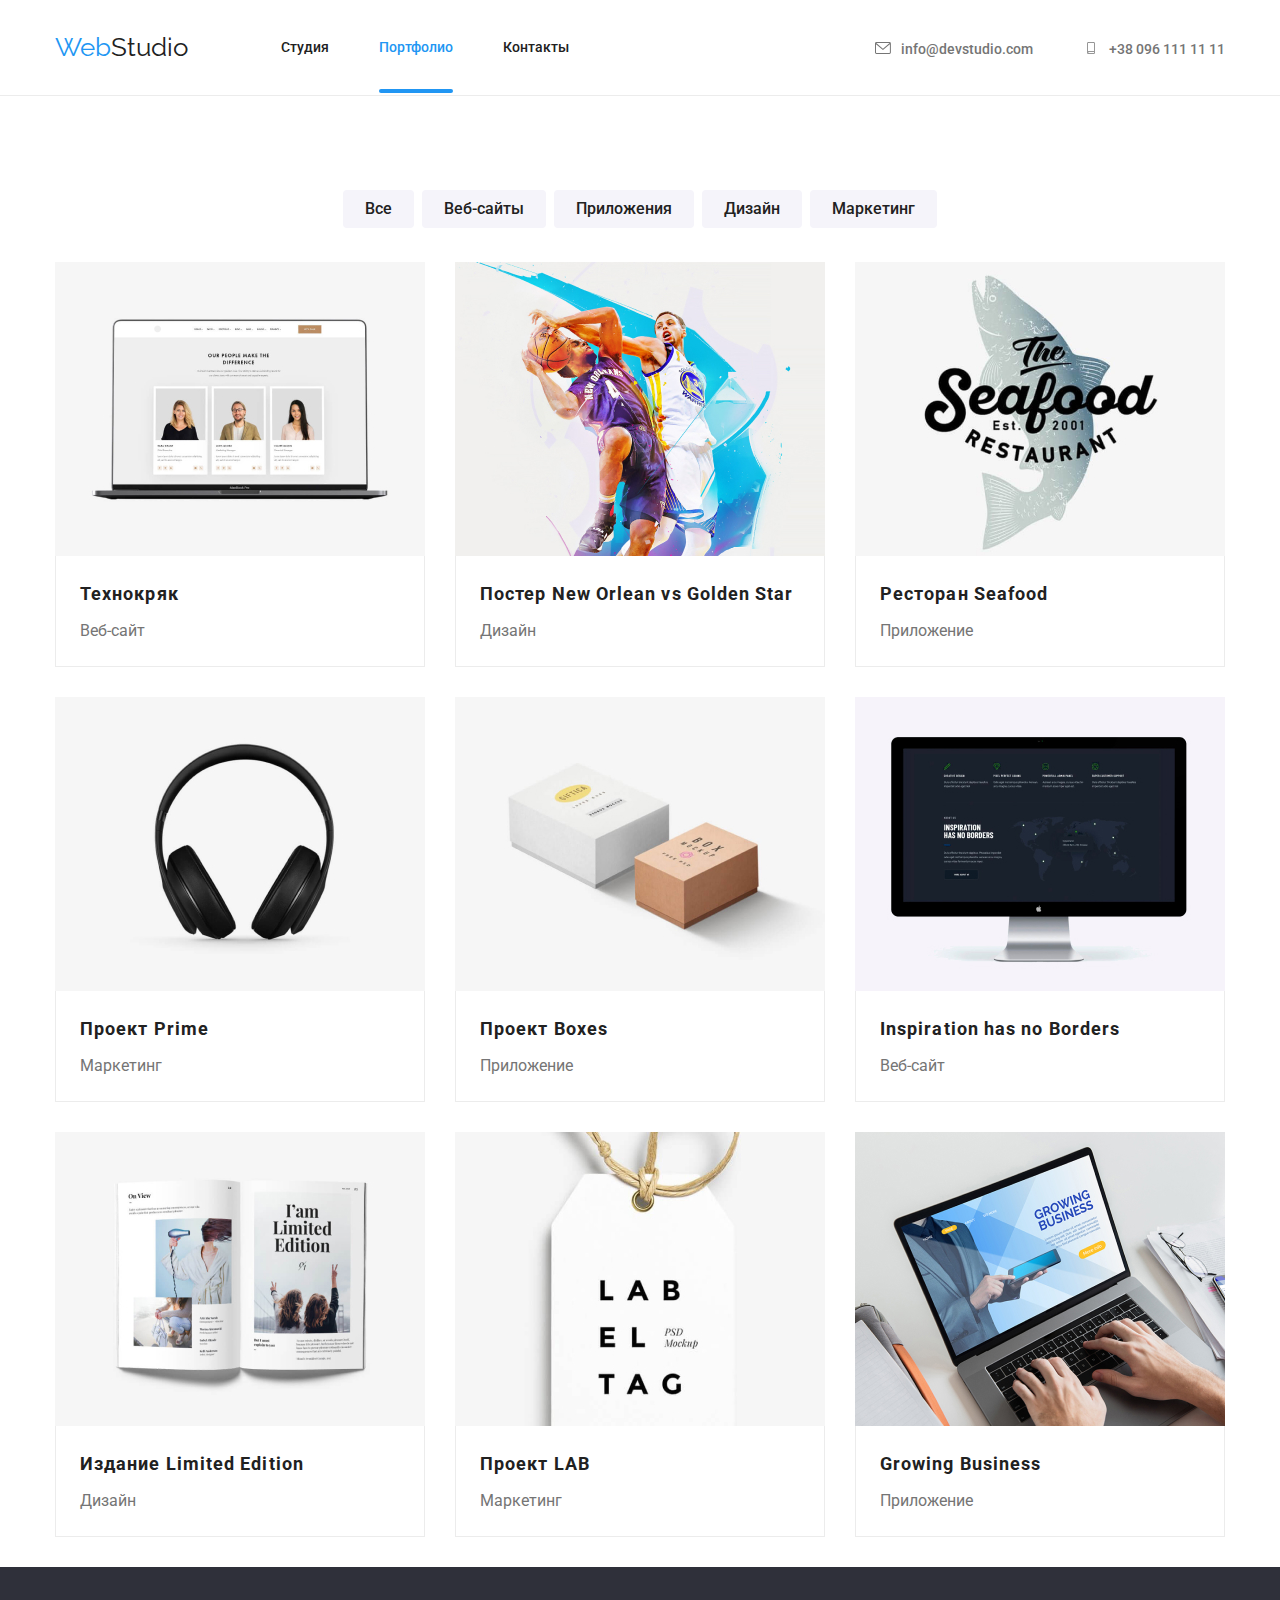
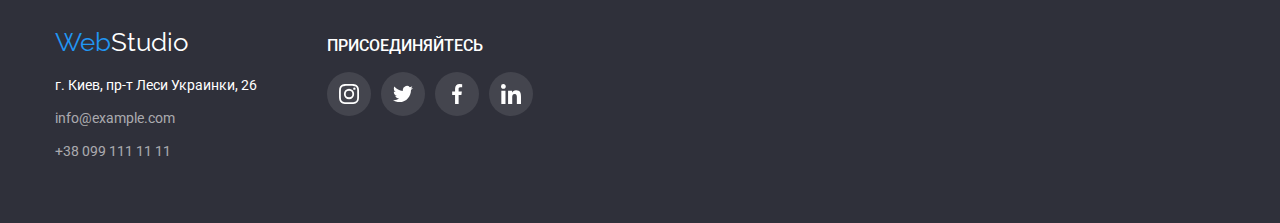
==== portfolio.html @ 024f3984 "chexbox" ====
<!DOCTYPE html>
<html lang="en">
<head>
    <meta charset="UTF-8">
    <meta name="viewport" content="width=device-width, initial-scale=1.0">
    <title>WebStudio</title>
    <link rel="stylesheet" href="./css/modern-normalize.css">
    <link rel="preconnect" href="https://fonts.gstatic.com">
    <link href="https://fonts.googleapis.com/css2?family=Raleway:wght@700&family=Roboto:wght@400;500;700;900&display=swap"
        rel="stylesheet">
    <link rel="stylesheet" href="./css/style.css">
    <!-- <link rel="stylesheet" href="./css/variables.css"> -->
</head>
<body>
    <header class="page-header-portfolio">
        <!-- navigation -->
        <div class="container">
            <nav class="header-nav">
                <a href="./index.html" class="logo"><span class="logo-web">Web</span><span
                        class="logo-studio">Studio</span></a>
                <ul class="navigation">
                    <li class="nav-item">
                        <a href="./index.html" class="link">Студия</a>
                    </li>
                    <li class="nav-item">
                        <a href="./portfolio.html" class="link current">Портфолио</a>
                    </li>
                    <li class="nav-item">
                        <a href="#contacts" class="link">Контакты</a>
                    </li>
                </ul>
                <!-- adress -->
                <ul class="header-adress">
                    <li class="adress-item">
                        <a href="mailto:info@devstudio.com" class="adress">
                            <svg class="adress-icon" width="16" height="12">
                                <use href="./img/symbol-defs.svg#icon-envelope-4"></use>
                            </svg>info@devstudio.com</a>
                    </li>
                    <li class="adress-item">
                        <a href="tel:+380961111111" class="adress">
                            <svg class="adress-icon" width="16" height="12">
                                <use href="./img/symbol-defs.svg#icon-smartphone"></use>
                            </svg>+38 096 111 11 11</a>
                    </li>
                </ul>
            </nav>
        </div>
    </header>
    <main>
        <section class="portfolio">
            <div class="container">
            <h1 class="visual-hidden">portfolio</h1>
            <!-- buttons -->
            <ul class="button-list">
                <li class="button-item">
                  <button class="button">Все</button>
                </li>
                <li class="button-item">
                  <button class="button">Веб-сайты</button>
                </li>
                <li class="button-item">
                  <button class="button">Приложения</button>
                </li>
                <li class="button-item">
                  <button class="button">Дизайн</button>
                </li>
                <li class="button-item">
                  <button class="button">Маркетинг</button>
                </li>
            </ul>
            </div>
            <!-- projects -->
            <ul class="project-list">
                <li class="project-item">
                    <a class="portfolio-link" href="">
                    <div class="project-thumb">
                    <img class="project-img" src="./img/img_7.jpg" alt="img(7)" width="370">
                    <div class="item-descr">
                        <p class="descr-text">Технокряк это современная площадка распространения
                        коронавируса. Компании используют эту платформу для
                        цифрового шпионажа и атак на защищённые сервера
                        конкурентов.
                        </p>
                    </div>
                    </div>
                    <div class="project-wrapper">
                    <h3 class="projects-title">Технокряк</h3>
                    <p class="projects-text">Веб-сайт</p>
                    </div>
                    </a>
                </li>
                <li class="project-item">
                    <a class="portfolio-link" href="">
                    <div class="project-thumb">
                    <img class="project-img" src="./img/img_8.jpg" alt="img(8)" width="370">
                    <div class="item-descr">
                        <p class="descr-text">Технокряк это современная площадка распространения
                            коронавируса. Компании используют эту платформу для
                            цифрового шпионажа и атак на защищённые сервера
                            конкурентов.
                        </p>
                    </div>
                    </div>
                    <div class="project-wrapper">
                    <h3 class="projects-title">Постер New Orlean vs Golden Star</h3>
                    <p class="projects-text">Дизайн</p>
                    </div>
                    </a>
                </li>
                <li class="project-item">
                    <a class="portfolio-link" href="">
                    <div class="project-thumb">
                    <img class="project-img" src="./img/img_9.jpg" alt="img(9)" width="370">
                    <div class="item-descr">
                        <p class="descr-text">Технокряк это современная площадка распространения
                            коронавируса. Компании используют эту платформу для
                            цифрового шпионажа и атак на защищённые сервера
                            конкурентов.
                        </p>
                    </div>
                    </div>
                    <div class="project-wrapper">
                    <h3 class="projects-title">Ресторан Seafood</h3>
                    <p class="projects-text">Приложение</p>
                    </div>
                    </a>
                </li>
                <li class="project-item">
                    <a class="portfolio-link" href="">
                    <div class="project-thumb">
                    <img class="project-img" src="./img/img_10.jpg" alt="img(10)" width="370">
                    <div class="item-descr">
                        <p class="descr-text">Технокряк это современная площадка распространения
                            коронавируса. Компании используют эту платформу для
                            цифрового шпионажа и атак на защищённые сервера
                            конкурентов.
                        </p>
                    </div>
                    </div>
                    <div class="project-wrapper">
                    <h3 class="projects-title">Проект Prime</h3>
                    <p class="projects-text">Маркетинг</p>
                    </div>
                    </a>
                </li>
                <li class="project-item">
                    <a class="portfolio-link" href="">
                    <div class="project-thumb">
                    <img class="project-img" src="./img/img_11.jpg" alt="img(11)" width="370">
                    <div class="item-descr">
                        <p class="descr-text">Технокряк это современная площадка распространения
                            коронавируса. Компании используют эту платформу для
                            цифрового шпионажа и атак на защищённые сервера
                            конкурентов.
                        </p>
                    </div>
                    </div>
                    <div class="project-wrapper">
                    <h3 class="projects-title">Проект Boxes</h3>
                    <p class="projects-text">Приложение</p>
                    </div>
                    </a>
                </li>
                <li class="project-item">
                    <a class="portfolio-link" href="">
                    <div class="project-thumb">
                    <img class="project-img" src="./img/img_12.jpg" alt="img(12)" width="370">
                    <div class="item-descr">
                        <p class="descr-text">Технокряк это современная площадка распространения
                            коронавируса. Компании используют эту платформу для
                            цифрового шпионажа и атак на защищённые сервера
                            конкурентов.
                        </p>
                    </div>
                    </div>
                    <div class="project-wrapper">
                    <h3 class="projects-title">Inspiration has no Borders</h3>
                    <p class="projects-text">Веб-сайт</p>
                    </div>
                    </a>
                </li>
                <li class="project-item">
                    <a class="portfolio-link" href="">
                    <div class="project-thumb">
                    <img class="project-img" src="./img/img_13.jpg" alt="img(13)" width="370">
                    <div class="item-descr">
                        <p class="descr-text">Технокряк это современная площадка распространения
                            коронавируса. Компании используют эту платформу для
                            цифрового шпионажа и атак на защищённые сервера
                            конкурентов.
                        </p>
                    </div>
                    </div>
                    <div class="project-wrapper">
                    <h3 class="projects-title">Издание Limited Edition</h3>
                    <p class="projects-text">Дизайн</p>
                    </div>
                    </a>
                </li>
                <li class="project-item">
                    <a class="portfolio-link" href="">
                    <div class="project-thumb">
                    <img class="project-img" src="./img/img_14.jpg" alt="img(14)" width="370">
                    <div class="item-descr">
                        <p class="descr-text">Технокряк это современная площадка распространения
                            коронавируса. Компании используют эту платформу для
                            цифрового шпионажа и атак на защищённые сервера
                            конкурентов.
                        </p>
                    </div>
                    </div>
                    <div class="project-wrapper">
                    <h3 class="projects-title">Проект LAB</h3>
                    <p class="projects-text">Маркетинг</p>
                    </div>
                    </a>
                </li>
                <li class="project-item">
                    <a class="portfolio-link" href="">
                    <div class="project-thumb">
                    <img class="project-img" src="./img/img_15.jpg" alt="img(15)" width="370">
                    <div class="item-descr">
                        <p class="descr-text">Технокряк это современная площадка распространения
                            коронавируса. Компании используют эту платформу для
                            цифрового шпионажа и атак на защищённые сервера
                            конкурентов.
                        </p>
                    </div>
                    </div>
                    <div class="project-wrapper">
                    <h3 class="projects-title">Growing Business</h3>
                    <p class="projects-text">Приложение</p>
                    </div>
                    </a>
                </li>
            </ul>
        </section>
    </main>
    <!-- contscts -->
    <footer class="footer">
        <div class="container">
            <div class="footer-content">
                <a href="./index.html" class="logo-footer"><span class="logo-web">Web</span><span
                        class="logo-studio-footer">Studio</span></a>
                <address class="footer-contacts" id="contacts">
                    <a href="#" class="contacts-location">г. Киев, пр-т Леси Украинки, 26</a>
                    <a href="mailto:info@example.com" class="contacts">info@example.com</a>
                    <a href="tell:+380991111111" class="contacts">+38 099 111 11 11</a>
                </address>
            </div>
            <div class="footer-social">
                <h2 class="social-title">Присоединяйтесь</h2>
                <ul class="social-card">
                    <li class="social-item-footer">
                        <a href="#" class="social-link-footer">
                            <svg class="social-icon-footer" width="20" height="20">
                                <use href="./img/symbol-defs.svg#icon-instagram-2"></use>
                            </svg>
                        </a>
                    </li>
                    <li class="social-item-footer">
                        <a href="#" class="social-link-footer">
                            <svg class="social-icon-footer" width="20" height="20">
                                <use href="./img/symbol-defs.svg#icon-twitter-1"></use>
                            </svg>
                        </a>
                    </li>
                    <li class="social-item-footer">
                        <a href="#" class="social-link-footer">
                            <svg class="social-icon-footer" width="20" height="20">
                                <use href="./img/symbol-defs.svg#icon-facebook-1"></use>
                            </svg>
                        </a>
                    </li>
                    <li class="social-item-footer">
                        <a href="#" class="social-link-footer">
                            <svg class="social-icon-footer" width="20" height="20">
                                <use href="./img/symbol-defs.svg#icon-linkedin-1"></use>
                            </svg>
                        </a>
                    </li>
                </ul>
            </div>
        </div>
    </footer>
</body>
</html>
---- css/style.css ----
ul,
li {
  list-style-type: none;
  padding: 0;
  margin: 0;
}

a {
  text-decoration: none;
  color: inherit;
}

/* Flat H, P parameters */
h1,
h2,
h3,
h4,
h5,
h6,
p {
  font-size: inherit;
  font-weight: 400;
  margin-top: 0;
  margin-bottom: 0;
  margin-block-start: 0;
  margin-block-end: 0;
}

img {
  display: block;
  max-width: 100%;
  height: auto;
}

:root {
  --blue-text: rgba(33, 150, 243, 1);

  --black-text: rgba(33, 33, 33, 1);

  --grey-text: rgba(117, 117, 117, 1);
  --grey-text-op60: rgba(255, 255, 255, 0.6);

  --white-text: rgba(255, 255, 255, 1);

  --social-link-color: rgba(175, 177, 184, 1);

  --back-grey-light: rgba(245, 244, 250, 1);
  --back-blue: rgba(33, 150, 243, 1);
  --back-white: rgba(255, 255, 255, 1);
  --back-team: rgba(245, 244, 250, 1);
  --back-visual: rgba(47, 48, 58, 0.8);
  --back-color-prj: rgba(33, 149, 243, 0.9);
  --graphite: rgba(47, 48, 58, 1);

  --border-color: rgba(236, 236, 236, 1);

  --overlay: rgba(0, 0, 0, 0.2);
  --placeholder: rgba(117, 117, 117, 0.5);

  --team-mate-box-shadow: 0px 1px 3px rgba(0, 0, 0, 0.12),
    0px 1px 1px rgba(0, 0, 0, 0.14), 0px 2px 1px rgba(0, 0, 0, 0.2);
  --card-box-shadow: 0px 1px 1px rgba(0, 0, 0, 0.12),
    0px 4px 4px rgba(0, 0, 0, 0.06), 1px 4px 6px rgba(0, 0, 0, 0.16);

  --item-set-gap: 30px;

  --timing-fn: cubic-bezier(0.4, 0, 0.2, 1);
  --transiton-duration-time: 250ms;
}

body {
  font-family: 'Roboto', sans-serif;
}

.container {
  max-width: 1200px;
  margin: 0 auto;
  padding: 0 15px;
}

.header-nav,
.logo,
.navigation,
.header-adress,
.contacts,
.contacts-location {
  display: flex;
}

.contacts-item {
  align-items: center;
}

.header-nav,
.header-adress {
  justify-content: space-between;
  align-items: center;
}

.header-nav {
  padding: 32px 0 32px 0;
}

.navigation {
  margin-left: 93px;
}

.nav-item:not(:first-child) {
  margin-left: 50px;
}

.logo {
  font-family: 'Raleway', sans-serif;
}

.logo-footer {
  font-family: 'Raleway', sans-serif;
}

.logo-web {
  color: var(--blue-text);
  font-style: normal;
  font-weight: 400;
  font-size: 26px;
  line-height: 31px;
}

.logo-studio {
  color: var(--black-text);
  font-style: normal;
  font-weight: 400;
  font-size: 26px;
  line-height: 31px;
}

.logo-studio-footer {
  color: var(--white-text);
  font-style: normal;
  font-weight: 400;
  font-size: 26px;
  line-height: 31px;
}

.navigation .link.current {
  color: var(--blue-text);
}

.link {
  color: var(--black-text);
  font-style: normal;
  font-weight: 500;
  font-size: 14px;
  line-height: 16px;

  padding: 26px 0;
}

.link:hover,
.link:focus {
  color: #2196f3;

  --timing-fn: cubic-bezier(0.4, 0, 0.2, 1);
  --transiton-duration-time: 250ms;
}

.link.current {
  color: var(--back-blue);
  position: relative;
}

.current::after {
  content: '';

  position: absolute;
  top: 76px;
  left: 0;

  display: block;
  width: 100%;
  height: 4px;

  background: var(--back-blue);

  border-radius: 2px;
}

.header-adress {
  margin-left: auto;
}

.adress {
  color: var(--grey-text);
  font-style: normal;
  font-weight: 500;
  font-size: 14px;
  line-height: 16px;
}

.adress:hover,
.adress:focus {
  color: #2196f3;

  --timing-fn: cubic-bezier(0.4, 0, 0.2, 1);
  --transiton-duration-time: 250ms;
}

.adress-item:nth-child(2) {
  margin-left: 50px;
}

.adress-icon:hover {
  color: #2196f3;

  --timing-fn: cubic-bezier(0.4, 0, 0.2, 1);
  --transiton-duration-time: 250ms;
}

.adress-icon {
  margin-top: 5px;
  margin-right: 10px;
  fill: currentColor;
}

.envelope-4 {
  margin-top: 50px;
}

.hero {
  text-align: center;
  background-color: var(--graphite);
  padding: 200px 0 200px 0;

  margin: 0 auto;
  max-width: 1600px;
  height: 600px;

  background-image: linear-gradient(
      to right,
      rgba(47, 48, 58, 0.4),
      rgba(47, 48, 58, 0.4)
    ),
    url('../img/welcome.jpg');
  background-size: cover;
  background-position: center;
  background-repeat: no-repeat;
}

.hero-title {
  color: var(--white-text);
  text-align: center;
  text-transform: uppercase;
  font-style: normal;
  font-weight: 900;
  font-size: 44px;
  line-height: 60px;

  max-width: 696px;
  margin: 0 auto;
}

.hero-btn {
  display: inline-block;
  padding: 15px 32px;
  margin: 30px 0 0;

  border: none;
  color: var(--white-text);
  background: var(--back-blue);
  text-align: center;
  letter-spacing: 0.06em;
  align-items: center;
  font-style: normal;
  font-weight: 700;
  font-size: 16px;
  line-height: 30px;

  box-shadow: 0px 4px 4px var(--btn-boxshadow-color);
  border-radius: 4px;
}

.feature {
  padding: 94px 0;
}

.feature-list {
  display: flex;
  padding-left: 30px;
}

.feature-item {
  max-width: 270px;
}

.feature-item:not(:first-child) {
  margin-left: 30px;
}

.thumb {
  height: 120px;

  display: flex;
  justify-content: center;
  align-items: center;

  border-radius: 4px;

  background-color: var(--back-team);
}

.feature-title {
  color: var(--black-text);
  font-style: normal;
  font-weight: 700;
  font-size: 14px;
  line-height: 16px;
  text-transform: uppercase;

  text-align: left;
  padding-top: 30px;
}

.feature-text {
  color: var(--grey-text);
  font-style: normal;
  font-weight: normal;
  font-size: 14px;
  line-height: 24px;

  margin-top: 10px;
}

.social {
  margin-top: 16px;
  display: flex;
  justify-content: space-around;
}

.social-item {
  display: flex;
  justify-content: center;
  border-radius: 50%;

  transition-property: background-color;
  transition-duration: var(--transiton-duration-time);
  transition-timing-function: var(--timing-fn);
}

.social-link {
  width: 44px;
  height: 44px;

  display: flex;
  justify-content: center;
  align-items: center;
}

.social-item:hover,
.social-item:focus {
  background-color: var(--back-blue);
}

.social-icon {
  fill: var(--social-link-color);

  transition-property: fill;
  transition-duration: var(--transiton-duration-time);
  transition-timing-function: var(--timing-fn);
}

.social-item:hover .social-icon,
.social-item:focus .social-icon {
  fill: var(--white-text);
}

.visual {
  padding-bottom: 94px;
}

.visual-tittle {
  color: var(--black-text);
  text-align: center;
  font-weight: 700;
  font-size: 36px;
  line-height: 42px;
  letter-spacing: 0.03em;
}

.visual-list {
  display: flex;
  flex-wrap: wrap;
  margin-top: 50px;
  margin-left: calc(-1 * var(--item-set-gap));
  justify-content: space-around;
}

.visual-item {
  position: relative;

  flex-basis: calc(100% / 3 - var(--item-set-gap));
  margin-left: var(--item-set-gap);
}

.visuals-descr {
  padding: 27px 0;

  position: absolute;
  bottom: 0;
  left: 0;
  width: 100%;

  background-color: var(--back-visual);
}

.descr-title {
  font-weight: 500;
  line-height: 1.142;
  text-align: center;
  text-transform: uppercase;

  color: var(--white-text);
}

.team {
  background-color: var(--back-team);

  padding: 94px 0;
}

.team-tittle {
  color: var(--black-text);
  font-style: normal;
  font-weight: 700;
  font-size: 36px;
  line-height: 42px;

  text-align: center;
}

.team-list {
  margin-top: 50px;
  display: flex;
  margin-left: calc(-1 * var(--item-set-gap));

  justify-content: center;
}

.team-item {
  flex-basis: calc(100% / 4 - var(--item-set-gap));
  margin-left: var(--item-set-gap);
  max-width: 270px;

  text-align: center;
  font-size: 16px;
  line-height: 1.18;

  background-color: var(--back-white);

  box-shadow: var(--team-mate-box-shadow);
  border-radius: 0px 0px 4px 4px;
}

.team-item-text {
  padding: 30px;
}

.teamteam-item-name {
  color: var(--black-text);
  font-style: normal;
  font-weight: 500;
  font-size: 16px;
  line-height: 19px;
}

.team-item-position {
  color: var(--grey-text);
  font-style: normal;
  font-weight: 400;
  font-size: 16px;
  line-height: 19px;
  margin-top: 10px;
}

.clients {
  padding: 94px 0;
}

.clients-title {
  font-weight: 700;
  font-size: 36px;
  line-height: 1.17;
  letter-spacing: 0.03em;
  text-align: center;
}

.clients-list {
  margin-top: 50px;

  display: flex;
}

.clients-item {
  width: 170px;
  height: 90px;

  display: flex;
  align-items: center;
  justify-content: center;

  border: 1px solid var(--social-link-color);
  border-radius: 4px;

  transition-property: fill;
  transition-duration: var(--transiton-duration-time);
  transition-timing-function: var(--timing-fn);
}

.clients-item:not(:first-child) {
  margin-left: 30px;
}

.clients-item:focus,
.clients-item:hover {
  border: 1px solid var(--blue-text);
  border-radius: 4px;
  fill: var(--blue-text);
}

.clients-item:focus .clients-icon,
.clients-item:hover .clients-icon {
  fill: var(--blue-text);
}

.clients-icon {
  fill: var(--social-link-color);

  transition-property: fill;
  transition-duration: var(--transiton-duration-time);
  transition-timing-function: var(--timing-fn);
}

.footer {
  background: var(--graphite);
  padding: 60px 0;
}

.footer .container {
  display: flex;
  align-items: baseline;
}

.footer-contacts {
  display: flex;
  flex-direction: column;
  margin-top: 15px;
}

.contacts-location {
  color: var(--white-text);
  font-style: normal;
  font-weight: 400;
  font-size: 14px;
  line-height: 24px;
}

.contacts {
  color: var(--grey-text-op60);
  font-style: normal;
  font-weight: 400;
  font-size: 14px;
  line-height: 24px;

  margin-top: 9px;
}

.footer-social {
  margin-left: 70px;
}

.social-title {
  font-weight: 500;
  line-height: 1.172;
  text-transform: uppercase;

  color: var(--white-text);
}

.social-card {
  margin-top: 16px;
  display: flex;
  justify-content: space-around;
}

.social-item-footer {
  display: flex;
  justify-content: center;
  border-radius: 50%;

  transition-property: background-color;
  transition-duration: var(--transiton-duration-time);
  transition-timing-function: var(--timing-fn);
}

.social-link-footer {
  width: 44px;
  height: 44px;

  display: flex;
  justify-content: center;
  align-items: center;
}

.social-item-footer:hover,
.social-item-footer:focus {
  background-color: var(--back-blue);
}

.social-icon-footer {
  fill: var(--social-link-color);

  transition-property: fill;
  transition-duration: var(--transiton-duration-time);
  transition-timing-function: var(--timing-fn);
}

.social-item-footer:hover .social-icon-footer,
.social-item-footer:focus .social-icon-footer {
  fill: var(--white-text);
}

.social {
  margin-top: 20px;
}

.social-item-footer {
  margin-right: 10px;
  background-color: rgba(255, 255, 255, 0.1);
}

.social-icon-footer {
  fill: var(--back-white);
}

/* Portfolio */
.page-header-portfolio {
  border-bottom: 1px solid var(--border-color);
}

.visual-hidden {
  position: absolute;
  width: 1px;
  height: 1px;
  margin: -1px;
  border: 0;
  padding: 0;
  white-space: nowrap;
  clip-path: inset(100%);
  clip: rect(0 0 0 0);
  overflow: hidden;
}

.button-list {
  display: flex;
  justify-content: center;
  text-align: center;
  padding-top: 94px;
}

.button {
  color: var(--black-text);
  background: var(--back-grey-light);
  font-style: normal;
  text-align: center;
  font-weight: 500;
  font-size: 16px;
  line-height: 26px;

  padding: 6px 22px;
  border: none;
  cursor: pointer;
  display: inline-block;

  border-radius: 4px;

  transition-property: color, background-color, box-shadow;
  transition-duration: var(--transiton-duration-time);
  transition-timing-function: var(--timing-fn);
}

.button-item:not(:first-child) {
  margin-left: 8px;
}

.button:active,
.button:hover,
.button:focus {
  color: white;
  background-color: #2196f3;

  box-shadow: 0px 3px 1px rgba(0, 0, 0, 0.1), 0px 1px 2px rgba(0, 0, 0, 0.08),
    0px 2px 2px rgba(0, 0, 0, 0.12);
  border-radius: 4px;

  outline: none;
}

.project-list {
  display: flex;
  flex-wrap: wrap;
  margin-top: 34px;
  margin-left: calc(-1 * var(--item-set-gap));

  justify-content: center;
  text-align: center;
}

.project-item {
  margin-bottom: 30px;
  max-width: 370px;
  flex-basis: calc(100% / 3 - var(--item-set-gap));
  margin-left: var(--item-set-gap);

  text-align: left;
}

.project-item .last-item {
  margin-bottom: 0;
}

.portfolio-link {
  display: block;

  transition-property: box-shadow;
  transition-duration: var(--transiton-duration-time);
  transition-timing-function: var(--timing-fn);
}

.portfolio-link:focus,
.portfolio-link:hover {
  box-shadow: var(--card-box-shadow);
}

.project-wrapper {
  padding: 20px 24px;
  border: 1px solid var(--border-color);
  border-top: none;
}

.projects-title {
  color: var(--black-text);
  font-style: normal;
  font-weight: 700;
  font-size: 18px;
  line-height: 36px;

  letter-spacing: 0.06em;
}

.projects-text {
  color: var(--grey-text);
  font-style: normal;
  font-weight: 400;
  font-size: 16px;
  line-height: 30px;

  margin-top: 4px;
}

.project-thumb {
  position: relative;
  border-style: none;
  overflow: hidden;
}

.item-descr {
  position: absolute;
  top: 0;
  left: 0;
  width: 100%;
  height: 100%;
  background-color: var(--back-color-prj);
  opacity: 0;
  padding: 63px 24px;

  transform: translateY(100%);

  transition-duration: var(--transiton-duration-time);
  transition-timing-function: var(--timing-fn);
}

.item-descr:hover,
.item-descr:focus {
  transform: translateX(0);
  opacity: 0.9;
}

.descr-text {
  color: var(--white-text);
  position: absolute;
  display: flex;
  font-weight: 400;
  font-size: 18px;
  line-height: 28px;
  letter-spacing: 0.03em;
  font-family: Roboto, sans-serif;
  top: 63px;
  left: 24px;
}

.portfolio-link:hover .item-descr,
.portfolio-link:focus .item-descr {
  transform: translateX(0);
  opacity: 0.9;
}

/* -----Backdrop styles----- */
.backdrop {
  position: fixed;
  top: 0;
  left: 0;

  width: 100%;
  height: 100%;

  background-color: var(--overlay);
  pointer-events: none;
}

.backdrop.is-hidden {
  opacity: 0;

  visibility: hidden;

  pointer-events: none;

  transition-property: opacity, visibility;
  transition-duration: var(--transiton-duration-time);
  transition-timing-function: var(--timing-fn);
}

.modal {
  position: absolute;
  top: 50%;
  left: 50%;
  transform: translate(-50%, -50%);

  max-width: 528px;
  max-height: 581px;
  padding: 40px;

  background-color: var(--back-white);

  box-shadow: 0px 1px 3px rgba(0, 0, 0, 0.12), 0px 1px 1px rgba(0, 0, 0, 0.14),
    0px 2px 1px rgba(0, 0, 0, 0.2);
  border-radius: 4px;

  overflow-y: auto;

  pointer-events: auto;
}

.close-btn {
  position: absolute;
  top: 8px;
  right: 8px;

  width: 30px;
  height: 30px;

  background-color: var(--back-white);

  display: flex;
  justify-content: center;
  align-items: center;

  border: 1px solid rgba(0, 0, 0, 0.1);
  border-radius: 50%;

  cursor: pointer;
}

.close-icon {
  fill: currentColor;

  transition-property: fill;
  transition-duration: var(--transiton-duration-time);
  transition-timing-function: var(--timing-fn);
}

.close-icon:hover {
  fill: var(--back-blue);
}

.modal-title {
  font-weight: 700;
  font-size: 20px;
  line-height: 1.15;
  letter-spacing: 0.03em;
  text-align: center;

  color: var(--black-text);
}

.modal-form {
  display: flex;
  flex-direction: column;
}

.form-field {
  margin-top: 10px;
}

.form-field:first-child {
  margin-top: 12px;
}

.form-label {
  display: inline-block;
  margin-bottom: 4px;

  font-size: 12px;
  line-height: 1.167;
  letter-spacing: 0.01em;

  color: var(--grey-text);
}

.form-label:last-child {
  margin-bottom: 0;
}

.input-wrapper {
  position: relative;
}

.form-input {
  width: 100%;
  padding: 12px 12px 12px 42px;

  border: 1px solid rgba(33, 33, 33, 0.2);
  border-radius: 4px;

  transition-property: border-color;
  transition-duration: var(--transiton-duration-time);
  transition-timing-function: var(--timing-fn);
}

.form-input:focus {
  outline: none;
  border: 1px solid var(--blue-text);
}

.form-comment {
  resize: none;
  min-height: 120px;
  width: 100%;

  padding: 12px 16px;

  border: 1px solid rgba(33, 33, 33, 0.2);
  border-radius: 4px;

  transition-property: border-color;
  transition-duration: var(--transiton-duration-time);
  transition-timing-function: var(--timing-fn);
}

.form-comment::placeholder {
  font-size: 12px;
  line-height: 1.166;
  letter-spacing: 0.01em;

  color: var(--placeholder);
}

.form-comment:focus {
  outline: none;
  border: 1px solid var(--blue-text);
}

.input-icon {
  position: absolute;
  top: 50%;
  left: 12px;

  transform: translateY(-50%);

  width: 20px;
  height: 20px;

  fill: currentColor;

  transition-property: fill;
  transition-duration: var(--transiton-duration-time);
  transition-timing-function: var(--timing-fn);
}

.form-input:focus + .input-icon {
  fill: var(--blue-text);
}

.form-input.form-comment {
  height: 120px;
}

/* -----Checkbox styles----- */

.checkbox-field {
  margin-top: 20px;
}

.checkbox-label {
  display: flex;
  align-items: center;
  justify-content: center;

  font-size: 14px;
  line-height: 1.714;
  letter-spacing: 0.03em;

  cursor: pointer;
}

/* .checkbox-input:focus {
  border-color: var(--accent-color);
}

.checkbox-input:checked {
  background-color: var(--accent-color);
  border-color: var(--accent-color);

  border: 0px solid transparent;
} */

.checkbox-link {
  color: var(--blue-text);
  text-decoration: underline;
}

.form-submit {
  display: flex;
  justify-content: center;
}

.form-btn {
  margin-top: 30px;
  padding-left: 55px;
  padding-right: 55px;

  box-shadow: 0px 4px 4px rgba(0, 0, 0, 0.15);

  transition-property: background-color;
  transition-duration: var(--transiton-duration-time);
  transition-timing-function: var(--timing-fn);
}

.form-btn:hover,
.form-btn:focus {
  background-color: rgba(24, 140, 232, 1);
}
---- css/variables.css ----
:root {
  --blue-text: rgba(33, 150, 243, 1);

  --black-text: rgba(33, 33, 33, 1);

  --grey-text: rgba(117, 117, 117, 1);
  --grey-text-op60: rgba(255, 255, 255, 0.6);

  --graphite: rgba(47, 48, 58, 1);

  --white-text: rgba(255, 255, 255, 1);

  --back-white: #e5e5e5;
  --back-grey-light: rgba(245, 244, 250, 1);
}
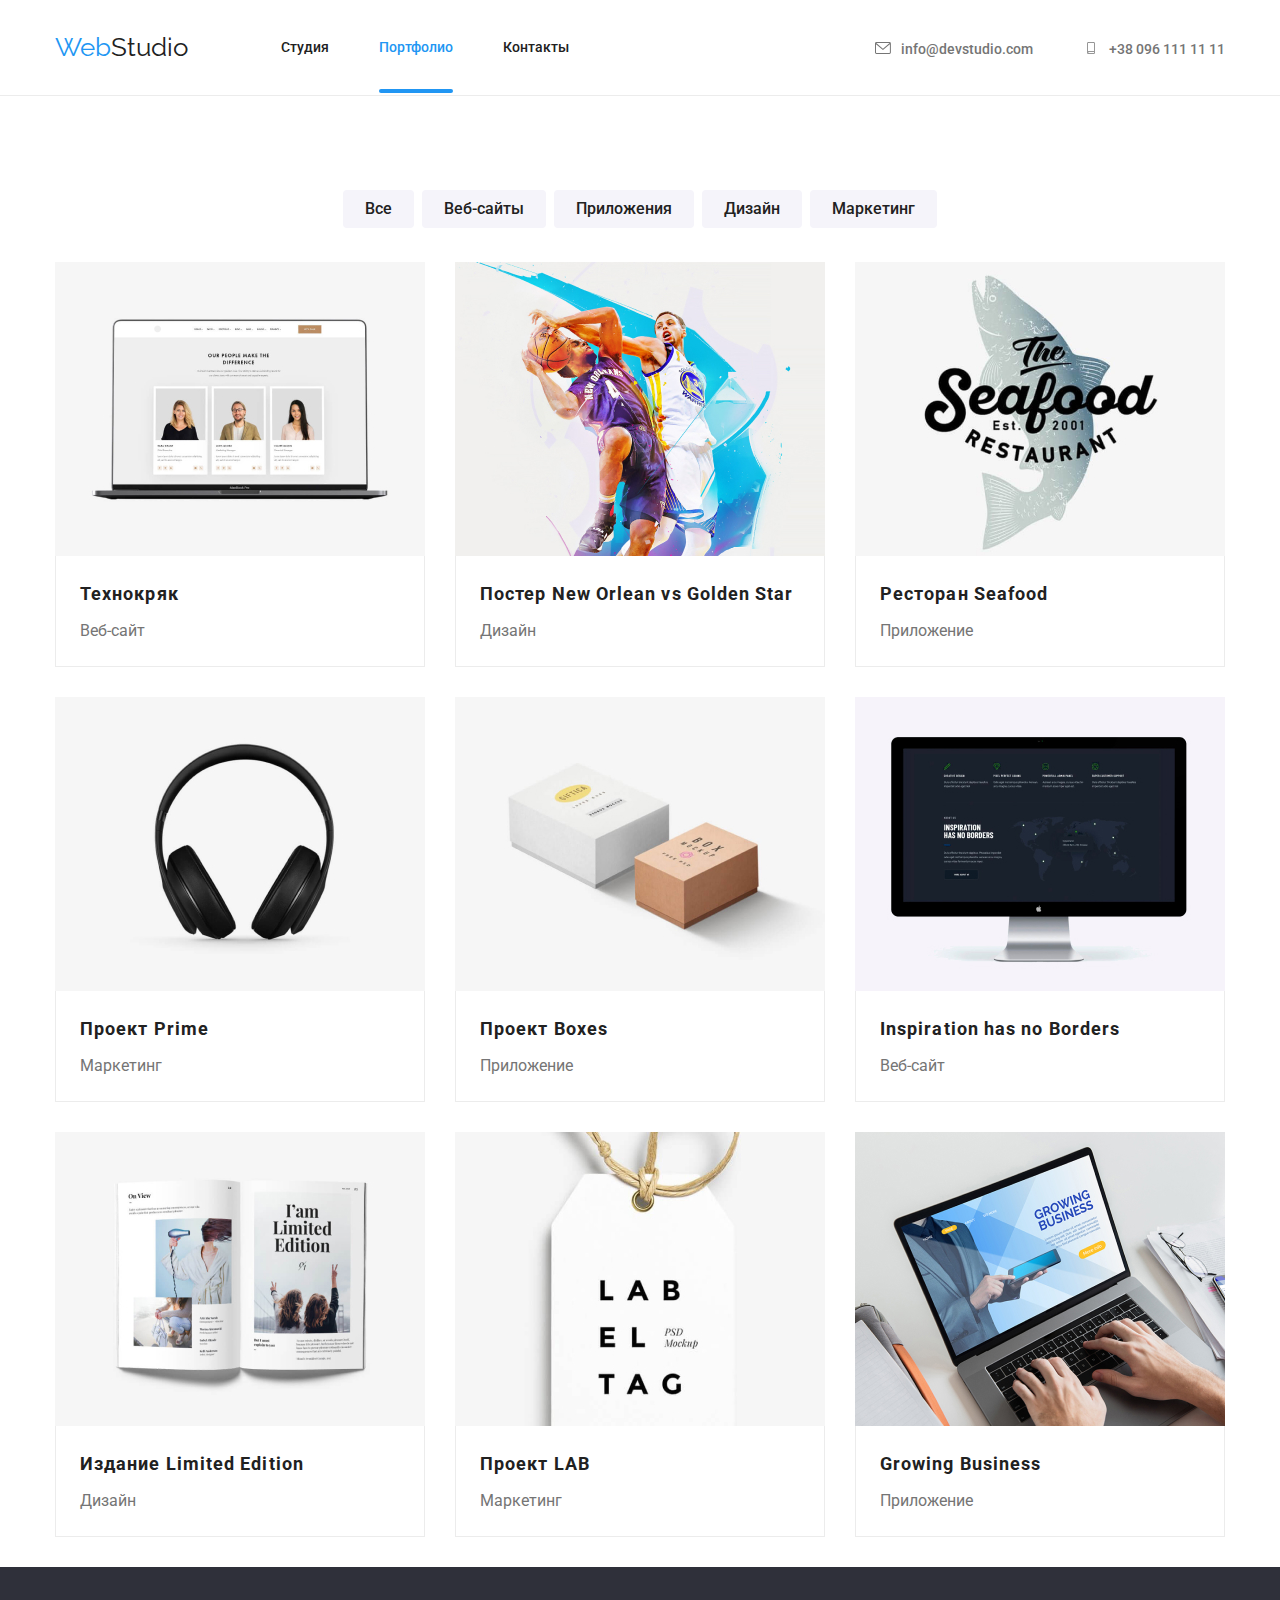
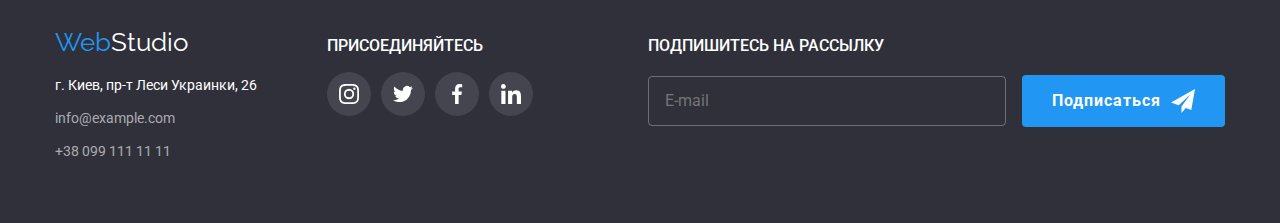
==== commit d8ab85e3: "end" ====
--- a/portfolio.html
+++ b/portfolio.html
@@ -244,9 +244,17 @@
                 <a href="./index.html" class="logo-footer"><span class="logo-web">Web</span><span
                         class="logo-studio-footer">Studio</span></a>
                 <address class="footer-contacts" id="contacts">
-                    <a href="#" class="contacts-location">г. Киев, пр-т Леси Украинки, 26</a>
-                    <a href="mailto:info@example.com" class="contacts">info@example.com</a>
-                    <a href="tell:+380991111111" class="contacts">+38 099 111 11 11</a>
+                    <ul class="contact-list">
+                        <li class="contact-item">
+                            <a href="#" class="contacts-location">г. Киев, пр-т Леси Украинки, 26</a>
+                        </li>
+                        <li class="contact-item">
+                            <a href="mailto:info@example.com" class="contacts">info@example.com</a>
+                        </li>
+                        <li class="contact-item">
+                            <a href="tell:+380991111111" class="contacts">+38 099 111 11 11</a>
+                        </li>
+                    </ul>
                 </address>
             </div>
             <div class="footer-social">
@@ -282,6 +290,18 @@
                     </li>
                 </ul>
             </div>
+            <form class="footer-form">
+                <h2 class="footer-title">Подпишитесь на рассылку</h2>
+            
+                <label class="footer-form-label">
+                    <input class="form-input" type="email" name="mail" placeholder="E-mail" />
+                </label>
+                <button class="btn subscribe-btn" type="submit">
+                    Подписаться<svg class="subscribe-icon" width="24" height="24">
+                        <use href="./img/symbol-defs.svg#icon-isend" />
+                    </svg>
+                </button>
+            </form>
         </div>
     </footer>
 </body>
--- a/css/style.css
+++ b/css/style.css
@@ -53,9 +53,11 @@
   --graphite: rgba(47, 48, 58, 1);
 
   --border-color: rgba(236, 236, 236, 1);
+  --input-border: rgba(33, 33, 33, 0.2);
 
   --overlay: rgba(0, 0, 0, 0.2);
   --placeholder: rgba(117, 117, 117, 0.5);
+  --close-button-border-color: rgba(0, 0, 0, 0.1);
 
   --team-mate-box-shadow: 0px 1px 3px rgba(0, 0, 0, 0.12),
     0px 1px 1px rgba(0, 0, 0, 0.14), 0px 2px 1px rgba(0, 0, 0, 0.2);
@@ -253,6 +255,7 @@
   font-weight: 900;
   font-size: 44px;
   line-height: 60px;
+  letter-spacing: 0.06em;
 
   max-width: 696px;
   margin: 0 auto;
@@ -284,7 +287,6 @@
 
 .feature-list {
   display: flex;
-  padding-left: 30px;
 }
 
 .feature-item {
@@ -437,9 +439,10 @@
 }
 
 .team-list {
-  margin-top: 50px;
   display: flex;
   margin-left: calc(-1 * var(--item-set-gap));
+  margin-top: calc(-1 * var(--item-set-gap));
+  flex-wrap: wrap;
 
   justify-content: center;
 }
@@ -447,7 +450,7 @@
 .team-item {
   flex-basis: calc(100% / 4 - var(--item-set-gap));
   margin-left: var(--item-set-gap);
-  max-width: 270px;
+  margin-top: 50px;
 
   text-align: center;
   font-size: 16px;
@@ -553,6 +556,55 @@
   flex-direction: column;
   margin-top: 15px;
 }
+
+.contact-item:not(:first-child) {
+  margin-top: 9px;
+}
+
+.footer-form {
+  margin-left: auto;
+}
+
+.footer-title {
+  font-weight: 500;
+  line-height: 1.172;
+  text-transform: uppercase;
+
+  color: var(--white-text);
+}
+
+.footer-form-label {
+  display: inline-block;
+  margin-top: 20px;
+}
+
+.footer-form-label .form-input {
+  height: 50px;
+  min-width: 358px;
+
+  padding: 15px 16px;
+
+  background-color: transparent;
+
+  border: 1px solid rgba(255, 255, 255, 0.3);
+  color: var(--placeholder);
+}
+
+.subscribe-btn {
+  display: inline-block;
+  align-items: center;
+  margin-left: 12px;
+
+  padding: 10px 29px;
+}
+
+.subscribe-icon {
+  margin-left: 10px;
+  vertical-align: middle;
+
+  fill: var(--white-text);
+}
+
 
 .contacts-location {
   color: var(--white-text);
@@ -812,7 +864,7 @@
   opacity: 0.9;
 }
 
-/* -----Backdrop styles----- */
+/* Modal */
 .backdrop {
   position: fixed;
   top: 0;
@@ -823,6 +875,10 @@
 
   background-color: var(--overlay);
   pointer-events: none;
+
+  transition-property: opacity, visibility, transform;
+  transition-duration: var(--transiton-duration-time);
+  transition-timing-function: var(--timing-fn);
 }
 
 .backdrop.is-hidden {
@@ -830,9 +886,7 @@
 
   visibility: hidden;
 
-  pointer-events: none;
-
-  transition-property: opacity, visibility;
+  transition-property: opacity, visibility, transform;
   transition-duration: var(--transiton-duration-time);
   transition-timing-function: var(--timing-fn);
 }
@@ -844,7 +898,7 @@
   transform: translate(-50%, -50%);
 
   max-width: 528px;
-  max-height: 581px;
+  max-height: 100vh;
   padding: 40px;
 
   background-color: var(--back-white);
@@ -876,18 +930,20 @@
   border-radius: 50%;
 
   cursor: pointer;
+  outline: none;
 }
 
 .close-icon {
   fill: currentColor;
 
-  transition-property: fill;
-  transition-duration: var(--transiton-duration-time);
-  transition-timing-function: var(--timing-fn);
-}
-
-.close-icon:hover {
-  fill: var(--back-blue);
+  transition-property: fill, transform;
+  transition-duration: var(--transiton-duration-time);
+  transition-timing-function: var(--timing-fn);
+}
+
+.close-btn:hover .close-icon,
+.close-btn:focus .close-icon {
+  fill: var(--blue-text);
 }
 
 .modal-title {
@@ -896,7 +952,6 @@
   line-height: 1.15;
   letter-spacing: 0.03em;
   text-align: center;
-
   color: var(--black-text);
 }
 
@@ -917,9 +972,9 @@
   display: inline-block;
   margin-bottom: 4px;
 
-  font-size: 12px;
-  line-height: 1.167;
-  letter-spacing: 0.01em;
+  font-size: 14px;
+  line-height: 24px;
+  letter-spacing: 0.03em;
 
   color: var(--grey-text);
 }
@@ -1003,9 +1058,8 @@
 }
 
 /* -----Checkbox styles----- */
-
 .checkbox-field {
-  margin-top: 20px;
+  margin-top: 20px; 
 }
 
 .checkbox-label {
@@ -1020,25 +1074,68 @@
   cursor: pointer;
 }
 
-/* .checkbox-input:focus {
-  border-color: var(--accent-color);
-}
-
-.checkbox-input:checked {
-  background-color: var(--accent-color);
-  border-color: var(--accent-color);
+.checkbox-icon: {
+  display:none;
+}
+
+.checkbox-icon {
+  margin-right: 7px;
+
+  width: 16px;
+  height: 15px;
+
+  border: 2px solid var(--black-text);
+  border-radius: 2px;
+
+  fill: var(--back-white);
+
+  transition-property: fill, background-color, border-color;
+  transition-duration: var(--transiton-duration-time);
+  transition-timing-function: var(--timing-fn);
+}
+
+.checkbox-input:focus + .checkbox-icon {
+  border-color: var(--blue-text);
+}
+
+.checkbox-input:checked + .checkbox-icon {
+  background-color: var(--blue-text);
+  border-color: var(--blue-text);
 
   border: 0px solid transparent;
-} */
+}
 
 .checkbox-link {
   color: var(--blue-text);
   text-decoration: underline;
 }
 
+
+/* button */
 .form-submit {
   display: flex;
   justify-content: center;
+}
+
+.btn {
+  display: inline-flex;
+  padding-top: 10px;
+  padding-bottom: 10px;
+
+  font-weight: 700;
+  font-size: 16px;
+  line-height: 1.875;
+
+  text-align: center;
+  letter-spacing: 0.06em;
+
+  color: var(--white-text);
+  background-color: var(--back-blue);
+
+  border: 1px solid transparent;
+  border-radius: 4px;
+
+  cursor: pointer;
 }
 
 .form-btn {
@@ -1055,5 +1152,5 @@
 
 .form-btn:hover,
 .form-btn:focus {
-  background-color: rgba(24, 140, 232, 1);
-}
+  background-color: var(--back-blue);
+}